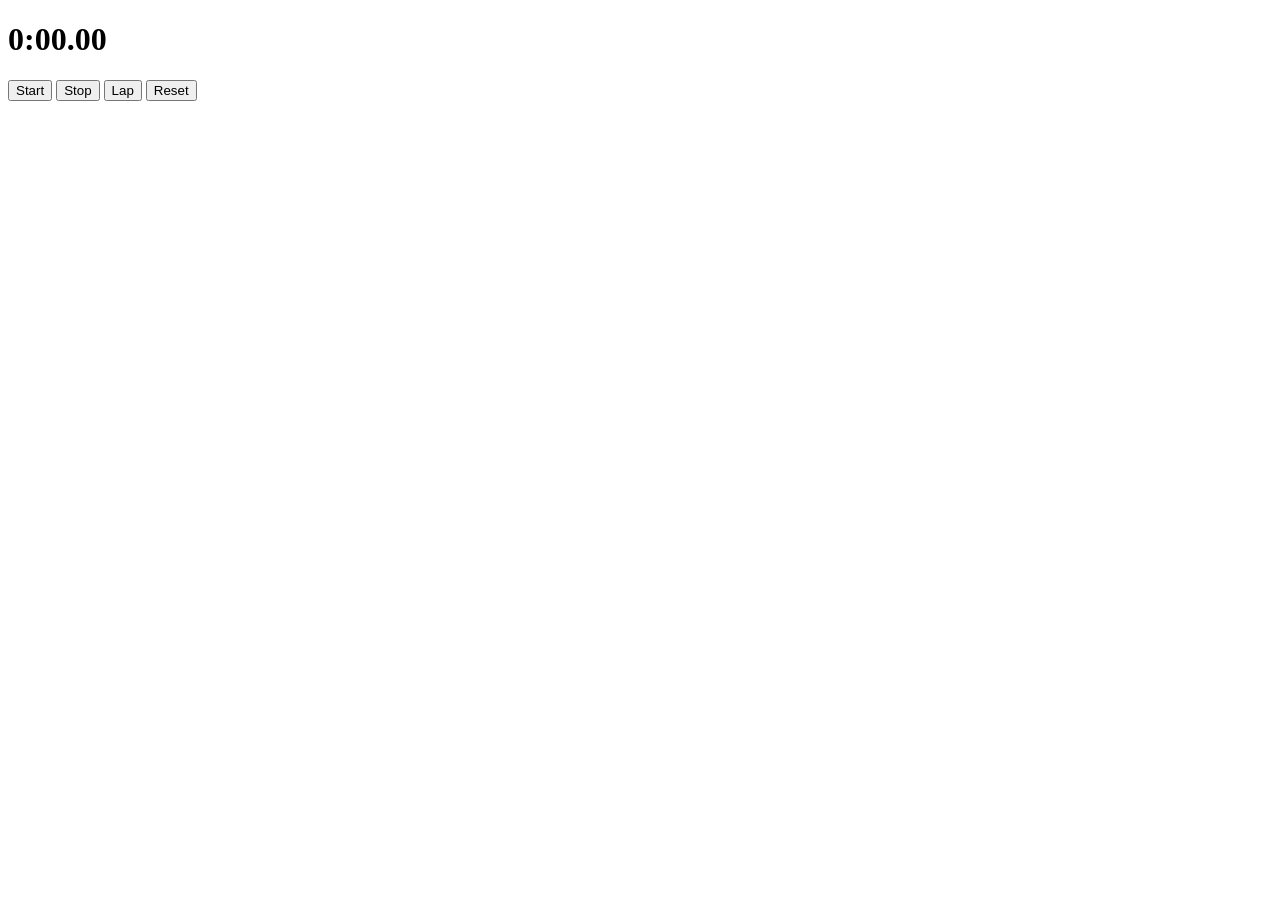
==== stopwatch/stopwatch.html @ 91c321d5 "Created Stopwatch Project" ====
<!DOCTYPE html>
<html lang="en">
<head>
    <meta charset="UTF-8">
    <meta name="viewport" content="width=device-width, initial-scale=1.0">
    <title>Stopwatch</title>
        
</head>

<body>

    <h1 id="display">0:00.00</h1>

    <div class="stopwatch">
        <button id="start">Start</button>
        <button id="stop">Stop</button>
        <button id="lap">Lap</button>
        <button id="reset">Reset</button>
    </div>

    <div class="container">
        <ul class="laps"></ul>
    </div>

    <script src="script.js"></script>

</body>
</html>
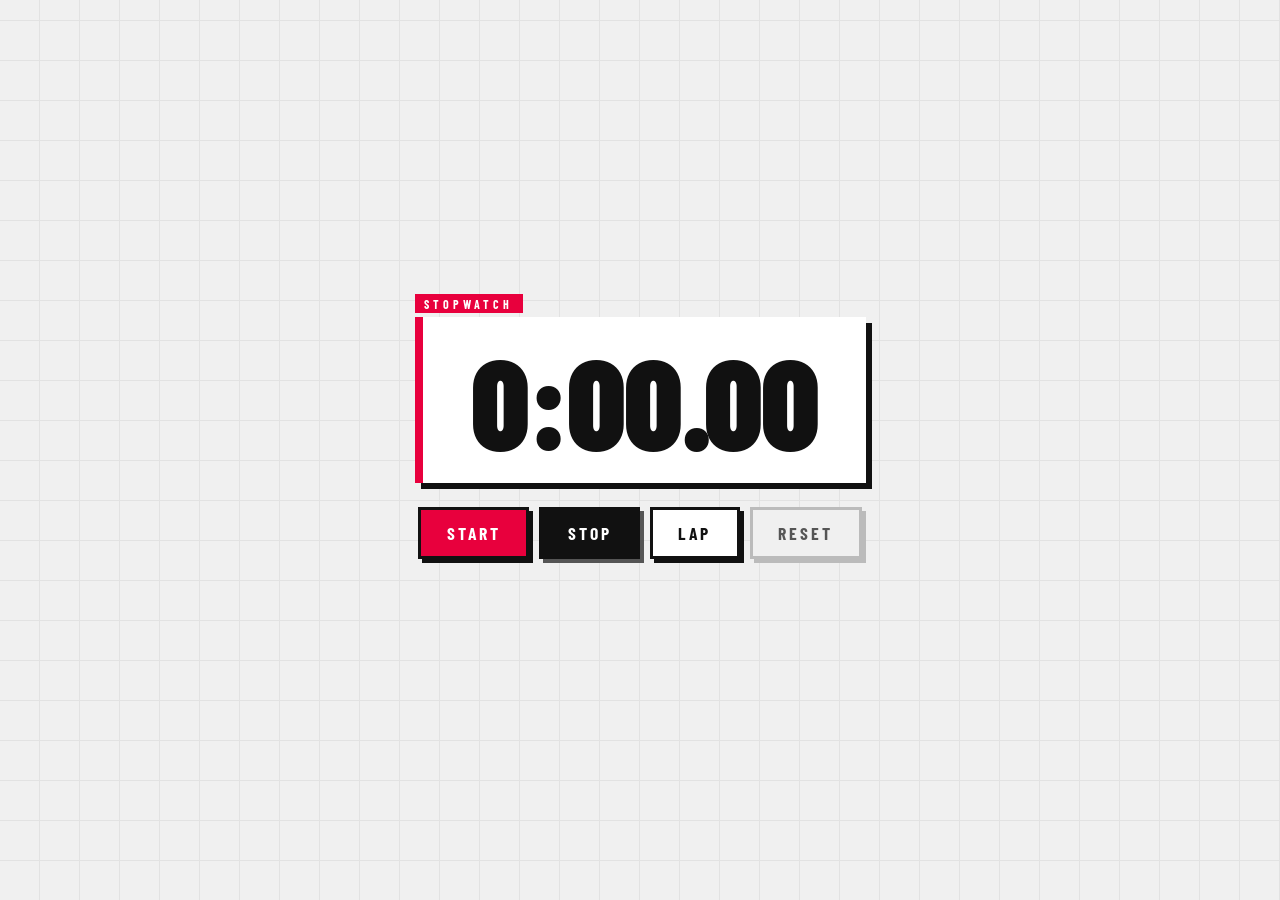
==== commit f0db1f18: "Added CSS Style to Stopwatch Project" ====
--- a/stopwatch/stopwatch.html
+++ b/stopwatch/stopwatch.html
@@ -4,6 +4,7 @@
     <meta charset="UTF-8">
     <meta name="viewport" content="width=device-width, initial-scale=1.0">
     <title>Stopwatch</title>
+    <link rel="stylesheet" href="style.css">
         
 </head>
 
--- a/stopwatch/style.css
+++ b/stopwatch/style.css
@@ -0,0 +1,234 @@
+@import url('https://fonts.googleapis.com/css2?family=Barlow+Condensed:wght@400;600;700;900&family=Rajdhani:wght@400;500;600;700&display=swap');
+
+/* ── Reset & Base ── */
+*, *::before, *::after {
+    margin: 0;
+    padding: 0;
+    box-sizing: border-box;
+}
+
+body {
+    min-height: 100vh;
+    background-color: #f0f0f0;
+    background-image:
+        repeating-linear-gradient(
+            0deg,
+            transparent,
+            transparent 39px,
+            #e2e2e2 39px,
+            #e2e2e2 40px
+        ),
+        repeating-linear-gradient(
+            90deg,
+            transparent,
+            transparent 39px,
+            #e2e2e2 39px,
+            #e2e2e2 40px
+        );
+    display: flex;
+    flex-direction: column;
+    align-items: center;
+    justify-content: center;
+    font-family: 'Rajdhani', sans-serif;
+    padding: 2rem;
+    gap: 1.5rem;
+}
+
+/* ── Display ── */
+#display {
+    font-family: 'Barlow Condensed', sans-serif;
+    font-size: clamp(4rem, 14vw, 8rem);
+    font-weight: 900;
+    letter-spacing: -2px;
+    color: #111;
+    line-height: 1;
+    text-align: center;
+    background: white;
+    padding: 1.2rem 3rem;
+    border-left: 8px solid #e8003d;
+    box-shadow: 6px 6px 0px #111;
+    text-transform: uppercase;
+    position: relative;
+    animation: fadeInDown 0.4s ease both;
+}
+
+#display::after {
+    content: "STOPWATCH";
+    position: absolute;
+    top: -1.4rem;
+    left: -8px;
+    font-family: 'Barlow Condensed', sans-serif;
+    font-size: 0.75rem;
+    font-weight: 700;
+    letter-spacing: 4px;
+    color: white;
+    background: #e8003d;
+    padding: 0.2rem 0.6rem;
+}
+
+/* ── Buttons ── */
+.stopwatch {
+    display: flex;
+    gap: 0.6rem;
+    flex-wrap: wrap;
+    justify-content: center;
+    animation: fadeInUp 0.4s ease 0.1s both;
+}
+
+button {
+    font-family: 'Barlow Condensed', sans-serif;
+    font-size: 1.1rem;
+    font-weight: 700;
+    letter-spacing: 3px;
+    text-transform: uppercase;
+    padding: 0.75rem 1.6rem;
+    border: 3px solid #111;
+    cursor: pointer;
+    position: relative;
+    top: 0;
+    left: 0;
+    transition: top 0.1s, left 0.1s, box-shadow 0.1s;
+    user-select: none;
+}
+
+/* Start */
+#start {
+    background: #e8003d;
+    color: white;
+    box-shadow: 4px 4px 0 #111;
+}
+#start:hover {
+    background: #c0002e;
+}
+#start:active {
+    top: 4px;
+    left: 4px;
+    box-shadow: none;
+}
+
+/* Stop */
+#stop {
+    background: #111;
+    color: white;
+    box-shadow: 4px 4px 0 #555;
+}
+#stop:hover {
+    background: #333;
+}
+#stop:active {
+    top: 4px;
+    left: 4px;
+    box-shadow: none;
+}
+
+/* Lap */
+#lap {
+    background: white;
+    color: #111;
+    box-shadow: 4px 4px 0 #111;
+}
+#lap:hover {
+    background: #f5f5f5;
+}
+#lap:active {
+    top: 4px;
+    left: 4px;
+    box-shadow: none;
+}
+
+/* Reset */
+#reset {
+    background: #f0f0f0;
+    color: #555;
+    border-color: #bbb;
+    box-shadow: 4px 4px 0 #bbb;
+}
+#reset:hover {
+    background: #e0e0e0;
+    color: #111;
+    border-color: #999;
+}
+#reset:active {
+    top: 4px;
+    left: 4px;
+    box-shadow: none;
+}
+
+/* ── Laps Container ── */
+.container {
+    width: 100%;
+    max-width: 480px;
+    animation: fadeInUp 0.4s ease 0.2s both;
+}
+
+.laps {
+    list-style: none;
+    display: flex;
+    flex-direction: column;
+    gap: 0.4rem;
+    max-height: 280px;
+    overflow-y: auto;
+    scrollbar-width: thin;
+    scrollbar-color: #e8003d #f0f0f0;
+}
+
+.laps::-webkit-scrollbar {
+    width: 4px;
+}
+.laps::-webkit-scrollbar-thumb {
+    background: #e8003d;
+    border-radius: 2px;
+}
+
+.laps li {
+    font-family: 'Barlow Condensed', sans-serif;
+    font-size: 1.15rem;
+    font-weight: 600;
+    letter-spacing: 2px;
+    text-transform: uppercase;
+    background: white;
+    border-left: 5px solid #e8003d;
+    padding: 0.6rem 1rem;
+    box-shadow: 3px 3px 0 #ccc;
+    color: #111;
+    display: flex;
+    justify-content: space-between;
+    animation: slideIn 0.2s ease both;
+}
+
+.laps li::before {
+    content: "▶";
+    font-size: 0.6rem;
+    color: #e8003d;
+    align-self: center;
+    margin-right: 0.5rem;
+}
+
+/* ── Animations ── */
+@keyframes fadeInDown {
+    from { opacity: 0; transform: translateY(-20px); }
+    to   { opacity: 1; transform: translateY(0); }
+}
+
+@keyframes fadeInUp {
+    from { opacity: 0; transform: translateY(20px); }
+    to   { opacity: 1; transform: translateY(0); }
+}
+
+@keyframes slideIn {
+    from { opacity: 0; transform: translateX(-12px); }
+    to   { opacity: 1; transform: translateX(0); }
+}
+
+/* ── Responsive ── */
+@media (max-width: 480px) {
+    button {
+        padding: 0.65rem 1.1rem;
+        font-size: 0.95rem;
+        letter-spacing: 2px;
+    }
+
+    #display {
+        padding: 1rem 1.5rem;
+    }
+}
